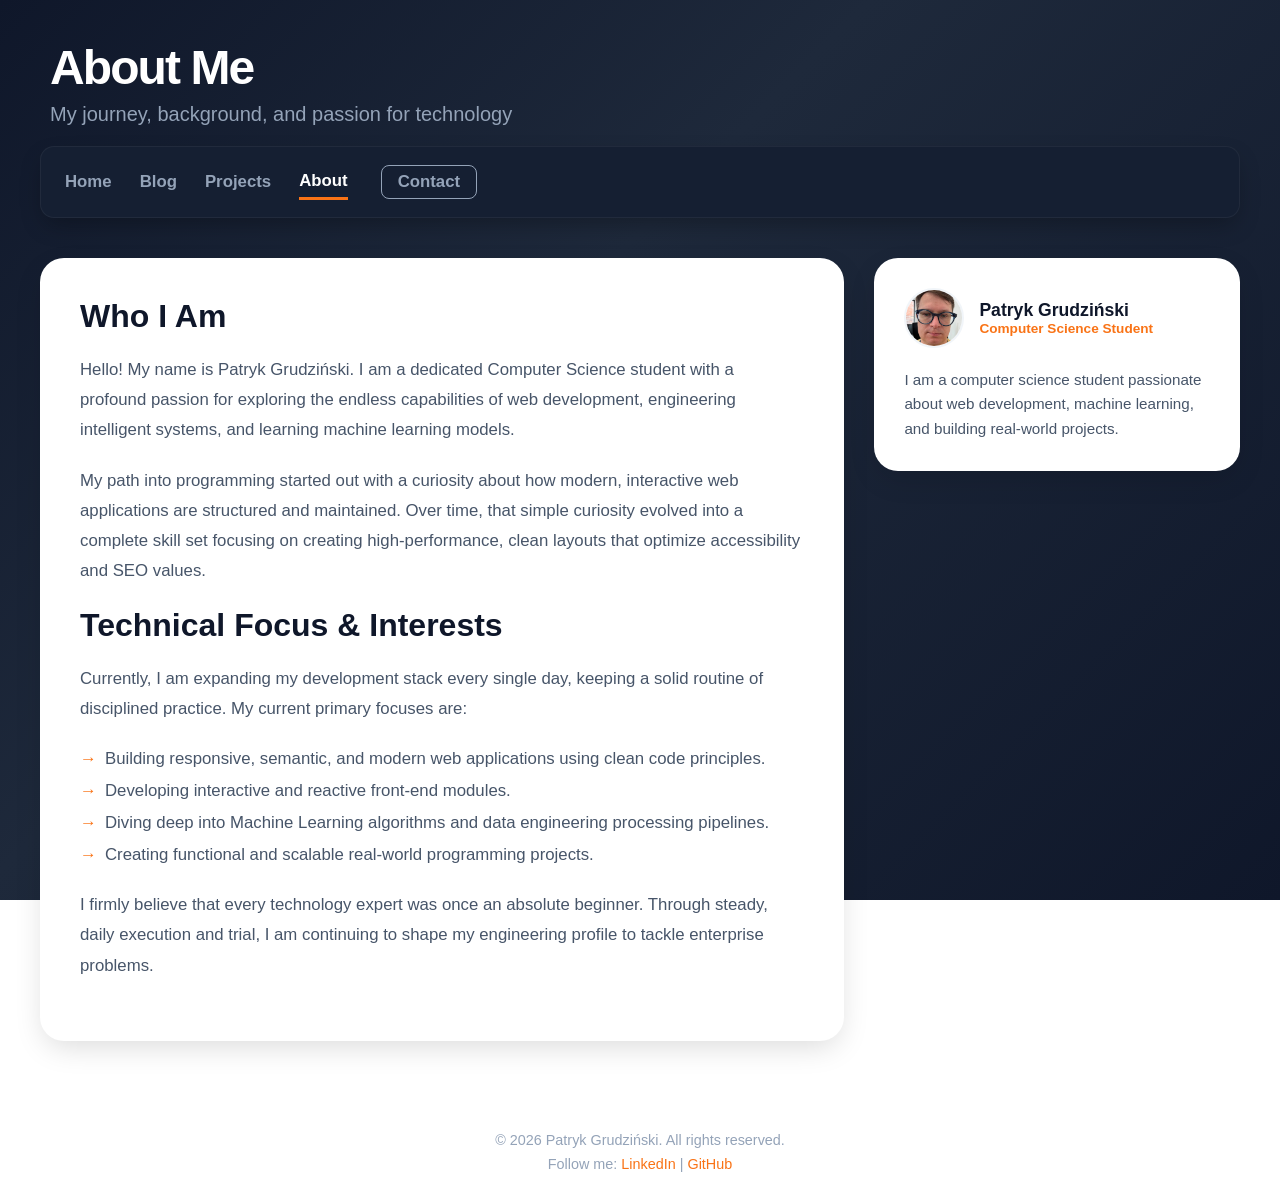
==== about.html @ 2bd3c2bd "Clean deployment of portfolio and games without parent folders" ====
<!DOCTYPE html>
<html lang="en">
<head>
    <meta charset="UTF-8">
    <meta name="viewport" content="width=device-width, initial-scale=1.0">
    <title>About Me - Patryk Grudziński</title>
    <style>
        /* --- RESET AND GLOBAL STYLES --- */
        :root {
            --bg-gradient: linear-gradient(135deg, #0f172a 0%, #1e293b 40%, #0f172a 100%);
            --card-bg: #ffffff;
            --text-main: #1e293b;
            --text-muted: #64748b;
            --accent-color: #f97316; /* Perfect Orange */
            --accent-hover: #ea580c;
        }

        * {
            box-sizing: border-box;
            margin: 0;
            padding: 0;
        }

        body {
            font-family: -apple-system, BlinkMacSystemFont, "Segoe UI", Roboto, Helvetica, Arial, sans-serif;
            background: var(--bg-gradient);
            background-attachment: fixed;
            color: var(--text-main);
            min-height: 100vh;
            padding: 0 20px;
        }

        a {
            color: var(--accent-color);
            text-decoration: none;
            transition: all 0.2s ease;
        }

        a:hover {
            color: var(--accent-hover);
        }

        /* --- HEADER --- */
        header {
            max-width: 1200px;
            margin: 40px auto 20px auto;
            text-align: left;
            padding: 0 10px;
        }

        header h1 {
            font-size: 3rem;
            color: #ffffff;
            font-weight: 700;
            letter-spacing: -0.04em;
        }

        header p {
            color: #94a3b8;
            font-size: 1.25rem;
            margin-top: 8px;
            font-weight: 400;
        }

        /* --- NAVIGATION --- */
        nav {
            max-width: 1200px;
            margin: 0 auto 40px auto;
            background: #151f32; 
            padding: 18px 24px;
            border-radius: 14px;
            border: 1px solid rgba(255, 255, 255, 0.05);
            box-shadow: 0 10px 25px -5px rgba(0, 0, 0, 0.3);
        }

        nav ul {
            list-style: none;
            display: flex;
            gap: 28px;
            align-items: center;
        }

        nav a {
            color: #94a3b8;
            font-weight: 600;
            font-size: 1.05rem;
            display: inline-block;
            padding: 4px 0;
        }

        nav a:hover {
            color: #ffffff;
        }

        nav li.active a {
            color: #ffffff;
            border-bottom: 3px solid var(--accent-color); 
            padding-bottom: 6px;
            margin-bottom: -3px;
        }

        nav a.nav-btn {
            color: #94a3b8;
            border: 1px solid #94a3b8;
            border-radius: 8px;
            padding: 6px 16px;
            margin-left: 5px;
            transition: all 0.2s ease;
        }

        nav a.nav-btn:hover {
            background: rgba(255, 255, 255, 0.1);
            color: #ffffff;
            border-color: #ffffff;
        }

        /* --- MAIN LAYOUT CONTAINER (GRID) --- */
        .wrapper {
            max-width: 1200px;
            margin: 0 auto;
            display: grid;
            grid-template-columns: 2.2fr 1fr;
            gap: 30px;
            align-items: start;
        }

        /* --- BIOGRAPHY MAIN SECTION --- */
        .about-main {
            background: var(--card-bg);
            padding: 40px;
            border-radius: 24px;
            box-shadow: 0 10px 30px -5px rgba(0, 0, 0, 0.15);
        }

        .about-main h2 {
            font-size: 2rem;
            color: #0f172a;
            margin-bottom: 20px;
            font-weight: 700;
        }

        .about-main p {
            color: #475569;
            font-size: 1.05rem;
            line-height: 1.8;
            margin-bottom: 20px;
        }

        .about-main ul {
            list-style-type: none;
            margin: 25px 0;
        }

        .about-main ul li {
            color: #475569;
            font-size: 1.05rem;
            margin-bottom: 12px;
            position: relative;
            padding-left: 25px;
        }

        .about-main ul li::before {
            content: "→";
            position: absolute;
            left: 0;
            color: var(--accent-color);
            font-weight: bold;
        }

        /* --- SIDEBAR --- */
        aside {
            display: flex;
            flex-direction: column;
            gap: 25px;
        }

        aside section {
            background: var(--card-bg);
            padding: 30px;
            border-radius: 24px;
            box-shadow: 0 10px 30px -5px rgba(0, 0, 0, 0.15);
        }

        .profile {
            display: flex;
            flex-direction: column;
            gap: 15px;
        }

        .profile-header {
            display: flex;
            align-items: center;
            gap: 15px;
            margin-bottom: 5px;
        }

        .profile .avatar {
            width: 60px;
            height: 60px;
            border-radius: 50%;
            object-fit: cover;
            border: 2px solid #f1f5f9;
        }

        .profile-title h4 {
            font-size: 1.1rem;
            color: #0f172a;
            font-weight: 600;
        }

        .profile-title .role {
            font-size: 0.85rem;
            color: var(--accent-color);
            font-weight: 600;
            margin: 0;
        }

        .profile-bio {
            color: #475569;
            font-size: 0.95rem;
            line-height: 1.6;
        }

        /* --- FOOTER --- */
        footer.main-footer {
            max-width: 1200px;
            margin: 60px auto 30px auto;
            text-align: center;
            padding-top: 30px;
            border-top: 1px solid rgba(255, 255, 255, 0.1);
            color: #94a3b8;
            font-size: 0.9rem;
        }

        footer.main-footer p {
            margin-bottom: 8px;
        }

        /* --- RESPONSIVENESS --- */
        @media (max-width: 900px) {
            .wrapper {
                grid-template-columns: 1fr;
            }
            header h1 {
                font-size: 2.2rem;
            }
            nav ul {
                gap: 15px;
                overflow-x: auto;
            }
        }
    </style>
</head>
<body>

    <!-- ================= HEADER ================= -->
    <header>
        <h1>About Me</h1>
        <p>My journey, background, and passion for technology</p>
    </header>

    <!-- ================= NAVIGATION ================= -->
    <nav>
        <ul>
            <li><a href="blogup.html">Home</a></li>
            <li><a href="blog.html">Blog</a></li>
            <li><a href="projects.html">Projects</a></li>
            <li class="active"><a href="about.html">About</a></li>
            <li><a href="contact.html" class="nav-btn">Contact</a></li>
        </ul>
    </nav>

    <!-- MAIN CONTAINER -->
    <div class="wrapper">

        <!-- ================= BIOGRAPHY MAIN SECTION ================= -->
        <main class="about-main">
            <h2>Who I Am</h2>
            <p>
                Hello! My name is Patryk Grudziński. I am a dedicated Computer Science student with a profound passion for exploring the endless capabilities of web development, engineering intelligent systems, and learning machine learning models.
            </p>
            <p>
                My path into programming started out with a curiosity about how modern, interactive web applications are structured and maintained. Over time, that simple curiosity evolved into a complete skill set focusing on creating high-performance, clean layouts that optimize accessibility and SEO values.
            </p>

            <h2>Technical Focus & Interests</h2>
            <p>
                Currently, I am expanding my development stack every single day, keeping a solid routine of disciplined practice. My current primary focuses are:
            </p>
            <ul>
                <li>Building responsive, semantic, and modern web applications using clean code principles.</li>
                <li>Developing interactive and reactive front-end modules.</li>
                <li>Diving deep into Machine Learning algorithms and data engineering processing pipelines.</li>
                <li>Creating functional and scalable real-world programming projects.</li>
            </ul>
            <p>
                I firmly believe that every technology expert was once an absolute beginner. Through steady, daily execution and trial, I am continuing to shape my engineering profile to tackle enterprise problems.
            </p>
        </main>

        <!-- ================= SIDEBAR ================= -->
        <aside>
            <section class="profile">
                <div class="profile-header">
                    <img src="Patryk.jpeg" alt="Photo of Patryk Grudziński" class="avatar">
                    <div class="profile-title">
                        <h4>Patryk Grudziński</h4>
                        <p class="role">Computer Science Student</p>
                    </div>
                </div>
                <p class="profile-bio">
                    I am a computer science student passionate about web development,
                    machine learning, and building real-world projects.
                </p>
            </section>
        </aside>

    </div>

    <!-- ================= FOOTER ================= -->
    <footer class="main-footer">
        <p>© 2026 Patryk Grudziński. All rights reserved.</p>
        <p>
            Follow me:
            <a href="#">LinkedIn</a> |
            <a href="#">GitHub</a>
        </p>
    </footer>

</body>
</html>
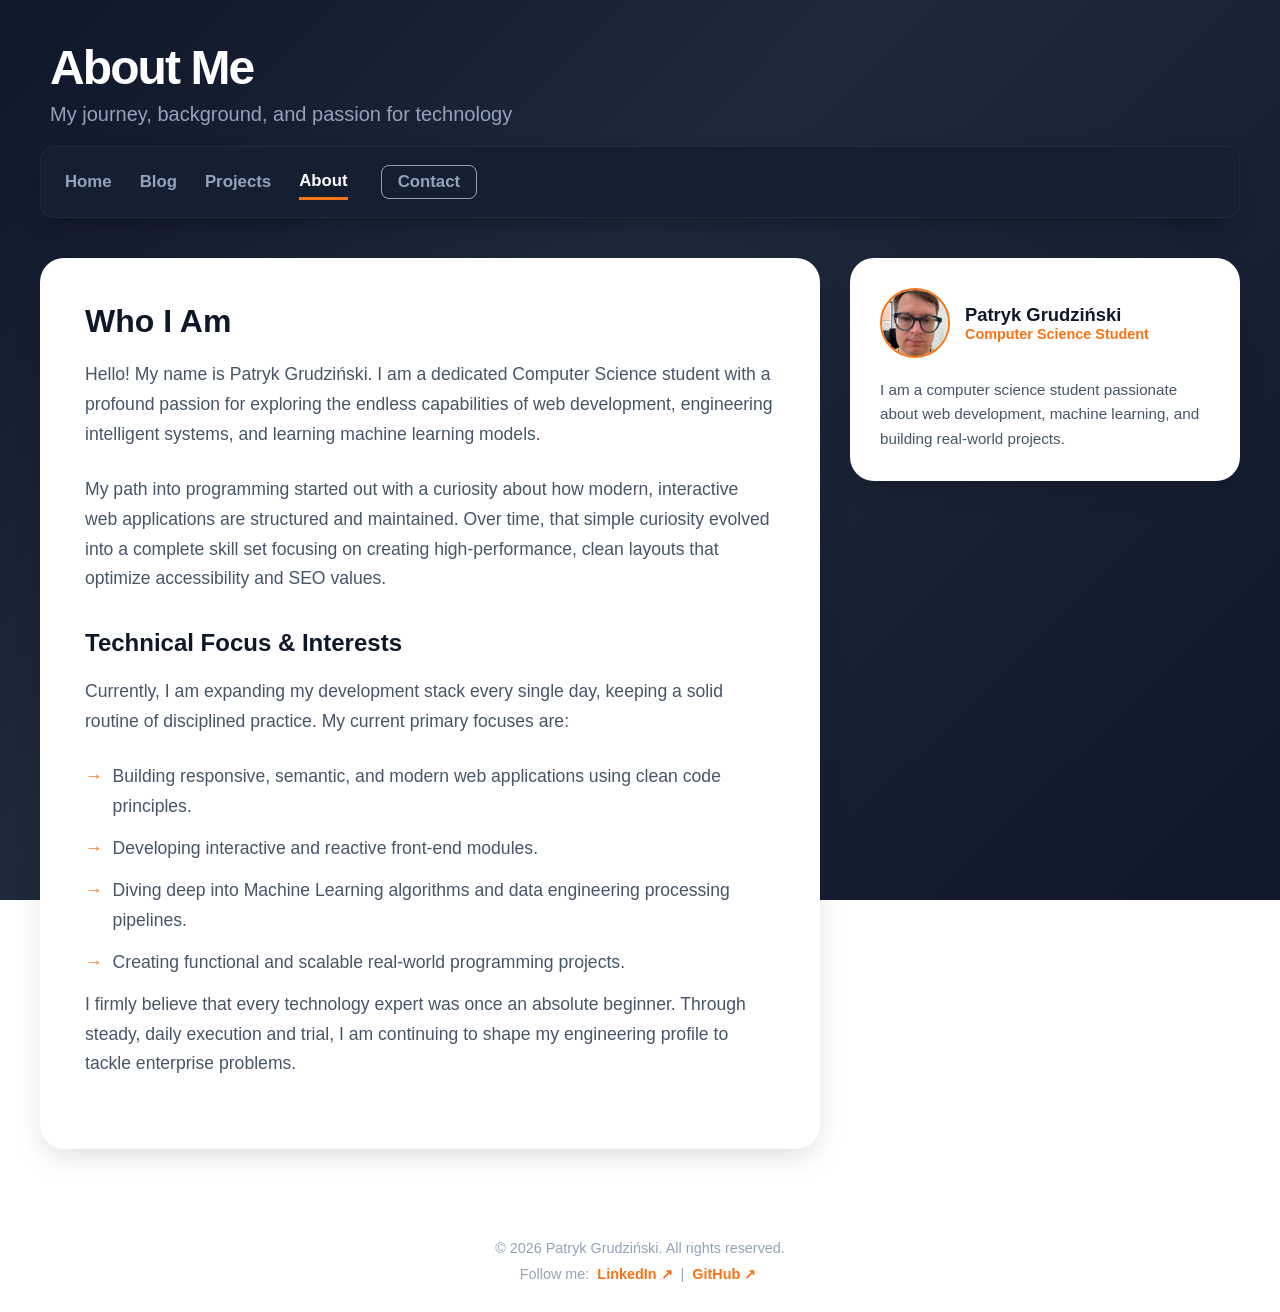
==== commit a2e56640: "Update footer links for LinkedIn and GitHub" ====
--- a/about.html
+++ b/about.html
@@ -10,7 +10,7 @@
             --bg-gradient: linear-gradient(135deg, #0f172a 0%, #1e293b 40%, #0f172a 100%);
             --card-bg: #ffffff;
             --text-main: #1e293b;
-            --text-muted: #64748b;
+            --text-muted: #475569;
             --accent-color: #f97316; /* Perfect Orange */
             --accent-hover: #ea580c;
         }
@@ -114,109 +114,103 @@
             border-color: #ffffff;
         }
 
-        /* --- MAIN LAYOUT CONTAINER (GRID) --- */
-        .wrapper {
+        /* --- TWO COLUMN LAYOUT --- */
+        .about-container {
             max-width: 1200px;
             margin: 0 auto;
             display: grid;
-            grid-template-columns: 2.2fr 1fr;
+            grid-template-columns: 2fr 1fr;
             gap: 30px;
             align-items: start;
         }
 
-        /* --- BIOGRAPHY MAIN SECTION --- */
-        .about-main {
+        /* --- MAIN BIO CARD --- */
+        .bio-card {
             background: var(--card-bg);
-            padding: 40px;
             border-radius: 24px;
+            padding: 45px;
             box-shadow: 0 10px 30px -5px rgba(0, 0, 0, 0.15);
         }
 
-        .about-main h2 {
+        .bio-card h2 {
             font-size: 2rem;
             color: #0f172a;
             margin-bottom: 20px;
             font-weight: 700;
         }
 
-        .about-main p {
-            color: #475569;
-            font-size: 1.05rem;
-            line-height: 1.8;
-            margin-bottom: 20px;
-        }
-
-        .about-main ul {
-            list-style-type: none;
-            margin: 25px 0;
-        }
-
-        .about-main ul li {
-            color: #475569;
-            font-size: 1.05rem;
+        .bio-card p {
+            color: var(--text-muted);
+            font-size: 1.1rem;
+            line-height: 1.7;
+            margin-bottom: 25px;
+        }
+
+        .bio-card h3 {
+            font-size: 1.5rem;
+            color: #0f172a;
+            margin: 35px 0 20px 0;
+            font-weight: 700;
+        }
+
+        .interests-list {
+            list-style: none;
+        }
+
+        .interests-list li {
+            color: var(--text-muted);
+            font-size: 1.1rem;
+            line-height: 1.7;
             margin-bottom: 12px;
-            position: relative;
-            padding-left: 25px;
-        }
-
-        .about-main ul li::before {
+            display: flex;
+            align-items: flex-start;
+            gap: 10px;
+        }
+
+        .interests-list li::before {
             content: "→";
-            position: absolute;
-            left: 0;
             color: var(--accent-color);
             font-weight: bold;
         }
 
-        /* --- SIDEBAR --- */
-        aside {
-            display: flex;
-            flex-direction: column;
-            gap: 25px;
-        }
-
-        aside section {
+        /* --- PROFILE WIDGET --- */
+        .profile-widget {
             background: var(--card-bg);
+            border-radius: 24px;
             padding: 30px;
-            border-radius: 24px;
             box-shadow: 0 10px 30px -5px rgba(0, 0, 0, 0.15);
-        }
-
-        .profile {
-            display: flex;
-            flex-direction: column;
-            gap: 15px;
+            text-align: left;
         }
 
         .profile-header {
             display: flex;
             align-items: center;
             gap: 15px;
-            margin-bottom: 5px;
-        }
-
-        .profile .avatar {
-            width: 60px;
-            height: 60px;
+            margin-bottom: 20px;
+        }
+
+        .profile-img {
+            width: 70px;
+            height: 70px;
             border-radius: 50%;
             object-fit: cover;
-            border: 2px solid #f1f5f9;
-        }
-
-        .profile-title h4 {
-            font-size: 1.1rem;
+            border: 2px solid var(--accent-color);
+        }
+
+        .profile-info h4 {
+            font-size: 1.15rem;
             color: #0f172a;
-            font-weight: 600;
-        }
-
-        .profile-title .role {
-            font-size: 0.85rem;
+            font-weight: 700;
+        }
+
+        .profile-info p {
+            font-size: 0.9rem;
             color: var(--accent-color);
             font-weight: 600;
-            margin: 0;
-        }
-
-        .profile-bio {
-            color: #475569;
+        }
+
+        .widget-text {
+            color: var(--text-muted);
             font-size: 0.95rem;
             line-height: 1.6;
         }
@@ -232,34 +226,32 @@
             font-size: 0.9rem;
         }
 
-        footer.main-footer p {
-            margin-bottom: 8px;
-        }
-
-        /* --- RESPONSIVENESS --- */
-        @media (max-width: 900px) {
-            .wrapper {
-                grid-template-columns: 1fr;
-            }
-            header h1 {
-                font-size: 2.2rem;
-            }
-            nav ul {
-                gap: 15px;
-                overflow-x: auto;
-            }
+        .social-links {
+            margin-top: 10px;
+            font-weight: 400;
+        }
+
+        .social-links a {
+            color: var(--accent-color);
+            text-decoration: none;
+            font-weight: 600;
+            margin: 0 4px;
+            transition: color 0.2s ease;
+        }
+
+        .social-links a:hover {
+            color: var(--accent-hover);
+            text-decoration: underline;
         }
     </style>
 </head>
 <body>
 
-    <!-- ================= HEADER ================= -->
     <header>
         <h1>About Me</h1>
         <p>My journey, background, and passion for technology</p>
     </header>
 
-    <!-- ================= NAVIGATION ================= -->
     <nav>
         <ul>
             <li><a href="blogup.html">Home</a></li>
@@ -270,11 +262,9 @@
         </ul>
     </nav>
 
-    <!-- MAIN CONTAINER -->
-    <div class="wrapper">
-
-        <!-- ================= BIOGRAPHY MAIN SECTION ================= -->
-        <main class="about-main">
+    <main class="about-container">
+        
+        <section class="bio-card">
             <h2>Who I Am</h2>
             <p>
                 Hello! My name is Patryk Grudziński. I am a dedicated Computer Science student with a profound passion for exploring the endless capabilities of web development, engineering intelligent systems, and learning machine learning models.
@@ -283,11 +273,11 @@
                 My path into programming started out with a curiosity about how modern, interactive web applications are structured and maintained. Over time, that simple curiosity evolved into a complete skill set focusing on creating high-performance, clean layouts that optimize accessibility and SEO values.
             </p>
 
-            <h2>Technical Focus & Interests</h2>
+            <h3>Technical Focus & Interests</h3>
             <p>
                 Currently, I am expanding my development stack every single day, keeping a solid routine of disciplined practice. My current primary focuses are:
             </p>
-            <ul>
+            <ul class="interests-list">
                 <li>Building responsive, semantic, and modern web applications using clean code principles.</li>
                 <li>Developing interactive and reactive front-end modules.</li>
                 <li>Diving deep into Machine Learning algorithms and data engineering processing pipelines.</li>
@@ -296,34 +286,28 @@
             <p>
                 I firmly believe that every technology expert was once an absolute beginner. Through steady, daily execution and trial, I am continuing to shape my engineering profile to tackle enterprise problems.
             </p>
-        </main>
-
-        <!-- ================= SIDEBAR ================= -->
-        <aside>
-            <section class="profile">
-                <div class="profile-header">
-                    <img src="Patryk.jpeg" alt="Photo of Patryk Grudziński" class="avatar">
-                    <div class="profile-title">
-                        <h4>Patryk Grudziński</h4>
-                        <p class="role">Computer Science Student</p>
-                    </div>
+        </section>
+
+        <aside class="profile-widget">
+            <div class="profile-header">
+                <img src="Patryk.jpeg" alt="Patryk Grudziński" class="profile-img">
+                <div class="profile-info">
+                    <h4>Patryk Grudziński</h4>
+                    <p>Computer Science Student</p>
                 </div>
-                <p class="profile-bio">
-                    I am a computer science student passionate about web development,
-                    machine learning, and building real-world projects.
-                </p>
-            </section>
+            </div>
+            <p class="widget-text">
+                I am a computer science student passionate about web development, machine learning, and building real-world projects.
+            </p>
         </aside>
 
-    </div>
-
-    <!-- ================= FOOTER ================= -->
+    </main>
+
     <footer class="main-footer">
         <p>© 2026 Patryk Grudziński. All rights reserved.</p>
-        <p>
-            Follow me:
-            <a href="#">LinkedIn</a> |
-            <a href="#">GitHub</a>
+        <p class="social-links">Follow me: 
+            <a href="https://www.linkedin.com/in/patryk-grudzinski-1b5b5a358/" target="_blank">LinkedIn ↗</a> | 
+            <a href="https://github.com/patryk25grudzinski-collab" target="_blank">GitHub ↗</a>
         </p>
     </footer>
 
